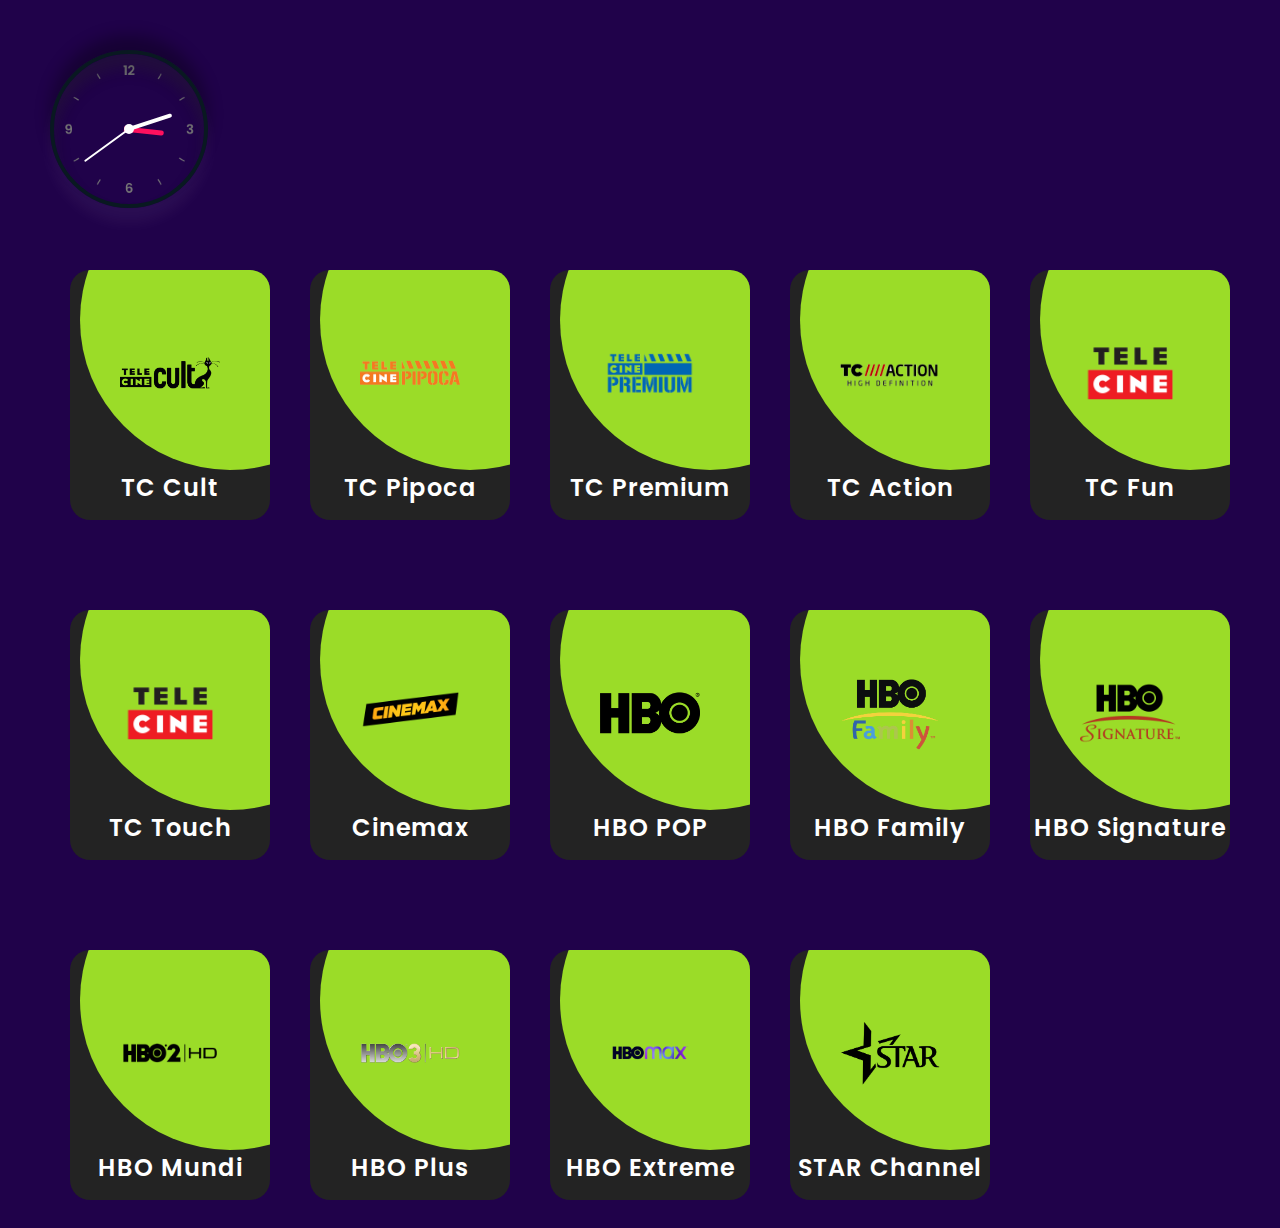
==== filmes.html @ 79faa616 "inserefilme" ====
<!doctype html>
<html>
  <head>
    <title>Product Card UI Design</title>
    <meta name="viewport" content="width=devide-width, initial-scale=1.0">
    <link rel="stylesheet" type="text/css" href="./css/filmes.css">
  </head>
  <body>

    <header>
      <section class="lado1">
        <div class="clock">
          <div class="hour">
            <div class="hr" id="hr"></div>
          </div>
          <div class="min">
            <div class="mn" id="mn"></div>
          </div>
          <div class="sec">
            <div class="sc" id="sc"></div>
          </div>
        </div>	
      </section>
      <!--
      <section class="lado2">		
        <div>
          <nav>
            <ul class="navigation">
              <li>
                <a href="#Home">
                  <span class="icon"><ion-icon name="home-outline"></ion-icon></span>
                  <span class="text">Home</span>
                </a>
              </li>
              <li>
                <a href="#Filmes">
                  <span class="icon"><ion-icon name="search-outline"></ion-icon></span>
                  <span class="text">Filmes</span>
                </a>
              </li>
              <li>
                <a href="#Séries">
                  <span class="icon"><ion-icon name="book-outline"></ion-icon></span>
                  <span class="text">Séries</span>
                </a>
              </li>
              <li>
                <a href="#TV">
                  <span class="icon"><ion-icon name="mail-outline"></ion-icon></span>
                  <span class="text">TV</span>
                </a>
              </li>
              <li>
                <a href="#Logout">
                  <span class="icon"><ion-icon name="settings-outline"></ion-icon></ion-icon></span>
                  <span class="text">Logout</span>
                </a>
              </li>
              
            </ul>				
          </nav>
        </div>
      </section>
    -->
    </header>

  <section>
  	<div class="container">
      <div class="card">
        <div class="imgBx">
          <img src="./imagens/cult.png">
        </div>
        <div class="contentBx">
          <h2>TC Cult</h2>          
          <a href="https://sinalpublico.com/player3/ch.php?canal=telecinecult">Assistir</a>
        </div>
      </div>
    </div>  
  </section>

  <section>    
    <div class="container">
      <div class="card">
        <div class="imgBx">
          <img src="./imagens/pipoca.png">
        </div>
        <div class="contentBx">
          <h2>TC Pipoca</h2>         
          <a href="https://sinalpublico.com/player3/ch.php?canal=telecinepipoca">Assistir</a>
  </section>
  
  <section>
    <div class="container">
      <div class="card">
        <div class="imgBx">
          <img src="./imagens/premium.png">
        </div>
        <div class="contentBx">
          <h2>TC Premium</h2>         
          <a href="https://sinalpublico.com/player3/ch.php?canal=telecinepremium">Assistir</a>
  </section>
  
  <section>
    <div class="container">
      <div class="card">
        <div class="imgBx">
          <img src="./imagens/action.png">
        </div>
        <div class="contentBx">
          <h2>TC Action</h2>         
          <a href="https://sinalpublico.com/player3/ch.php?canal=telecineaction">Assistir</a>
  </section>
  
  <section>
    <div class="container">
      <div class="card">
        <div class="imgBx">
          <img src="./imagens/fun.png">
        </div>
        <div class="contentBx">
          <h2>TC Fun</h2>                
          <a href="https://sinalpublico.com/player3/ch.php?canal=telecinefun">Assistir</a>
  </section>

  <section>
    <div class="container">
    <div class="card">
      <div class="imgBx">
        <img src="./imagens/fun.png">
      </div>
      <div class="contentBx">
        <h2>TC Touch</h2>          
        <a href="https://sinalpublico.com/player3/ch.php?canal=telecinetouch">Assistir</a>
      </div>
    </div>
  </div>  
</section>

<section>    
  <div class="container">
    <div class="card">
      <div class="imgBx">
        <img src="./imagens/cinemax.png">
      </div>
      <div class="contentBx">
        <h2>Cinemax</h2>         
        <a href="https://sinalpublico.com/player3/ch.php?canal=cinemax">Assistir</a>
</section>

<section>
  <div class="container">
    <div class="card">
      <div class="imgBx">
        <img src="./imagens/hbo.png">
      </div>
      <div class="contentBx">
        <h2>HBO POP</h2>         
        <a href="https://sinalpublico.com/player3/ch.php?canal=hbopop">Assistir</a>
</section>

<section>
  <div class="container">
    <div class="card">
      <div class="imgBx">
        <img src="./imagens/family.png">
      </div>
      <div class="contentBx">
        <h2>HBO Family</h2>                
        <a href="https://sinalpublico.com/player3/ch.php?canal=hbofamily">Assistir</a>
</section>

<section>
  <div class="container">
    <div class="card">
      <div class="imgBx">
        <img src="./imagens/signature.png">
      </div>
      <div class="contentBx">
        <h2>HBO Signature</h2>                
        <a href="https://sinalpublico.com/player3/ch.php?canal=hbosignature">Assistir</a>
</section>

<section>
  <div class="container">
    <div class="card">
      <div class="imgBx">
        <img src="./imagens/mundi.png">
      </div>
      <div class="contentBx">
        <h2>HBO Mundi</h2>                
        <a href="https://sinalpublico.com/player3/ch.php?canal=hbomundi">Assistir</a>
</section>

<section>
  <div class="container">
    <div class="card">
      <div class="imgBx">
        <img src="./imagens/plus.png">
      </div>
      <div class="contentBx">
        <h2>HBO Plus</h2>                
        <a href="https://sinalpublico.com/player3/ch.php?canal=hboplus">Assistir</a>
</section>

<section>
  <div class="container">
    <div class="card">
      <div class="imgBx">
        <img src="./imagens/extreme.png">
      </div>
      <div class="contentBx">
        <h2>HBO Extreme</h2>                
        <a href="https://sinalpublico.com/player3/ch.php?canal=hboextreme">Assistir</a>
</section>

<section>
  <div class="container">
    <div class="card">
      <div class="imgBx">
        <img src="./imagens/star.png">
      </div>
      <div class="contentBx">
        <h2>STAR Channel</h2>                
        <a href="https://sinalpublico.com/player3/ch.php?canal=starchannel">Assistir</a>
</section>
  <script src="./js/script.js"></script>
  
  </body>
</html>
---- css/filmes.css ----
@import 'tvaberta.css';
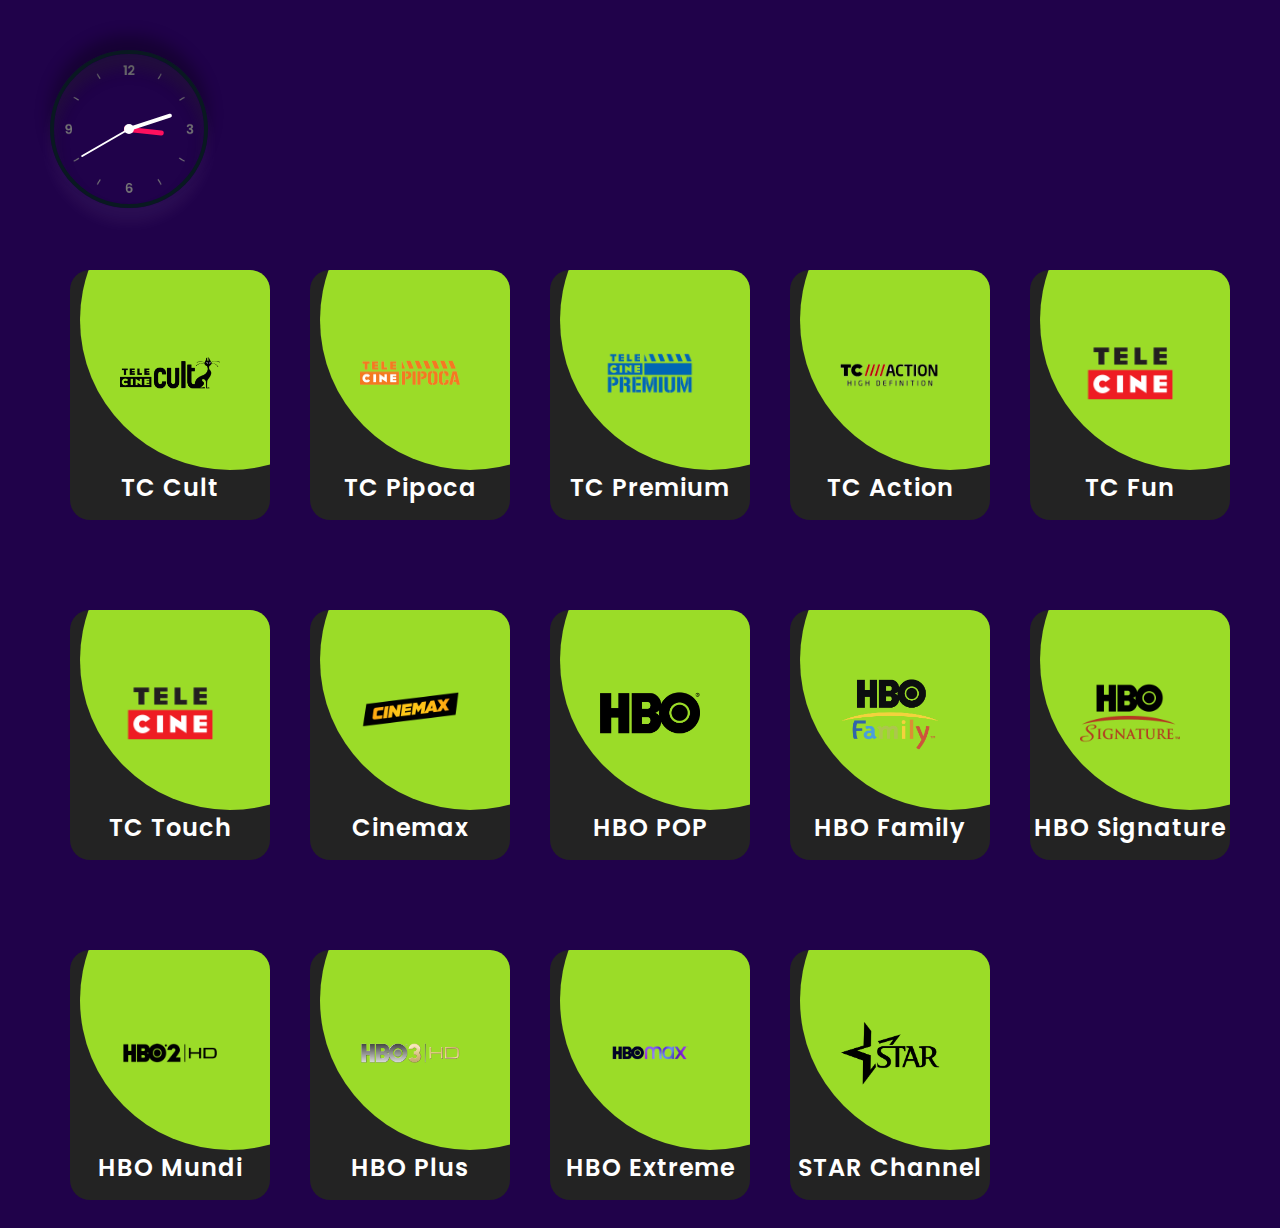
==== commit a6050b08: "atualititle" ====
--- a/filmes.html
+++ b/filmes.html
@@ -1,7 +1,7 @@
 <!doctype html>
 <html>
   <head>
-    <title>Product Card UI Design</title>
+    <title>TV PIRATA</title>
     <meta name="viewport" content="width=devide-width, initial-scale=1.0">
     <link rel="stylesheet" type="text/css" href="./css/filmes.css">
   </head>
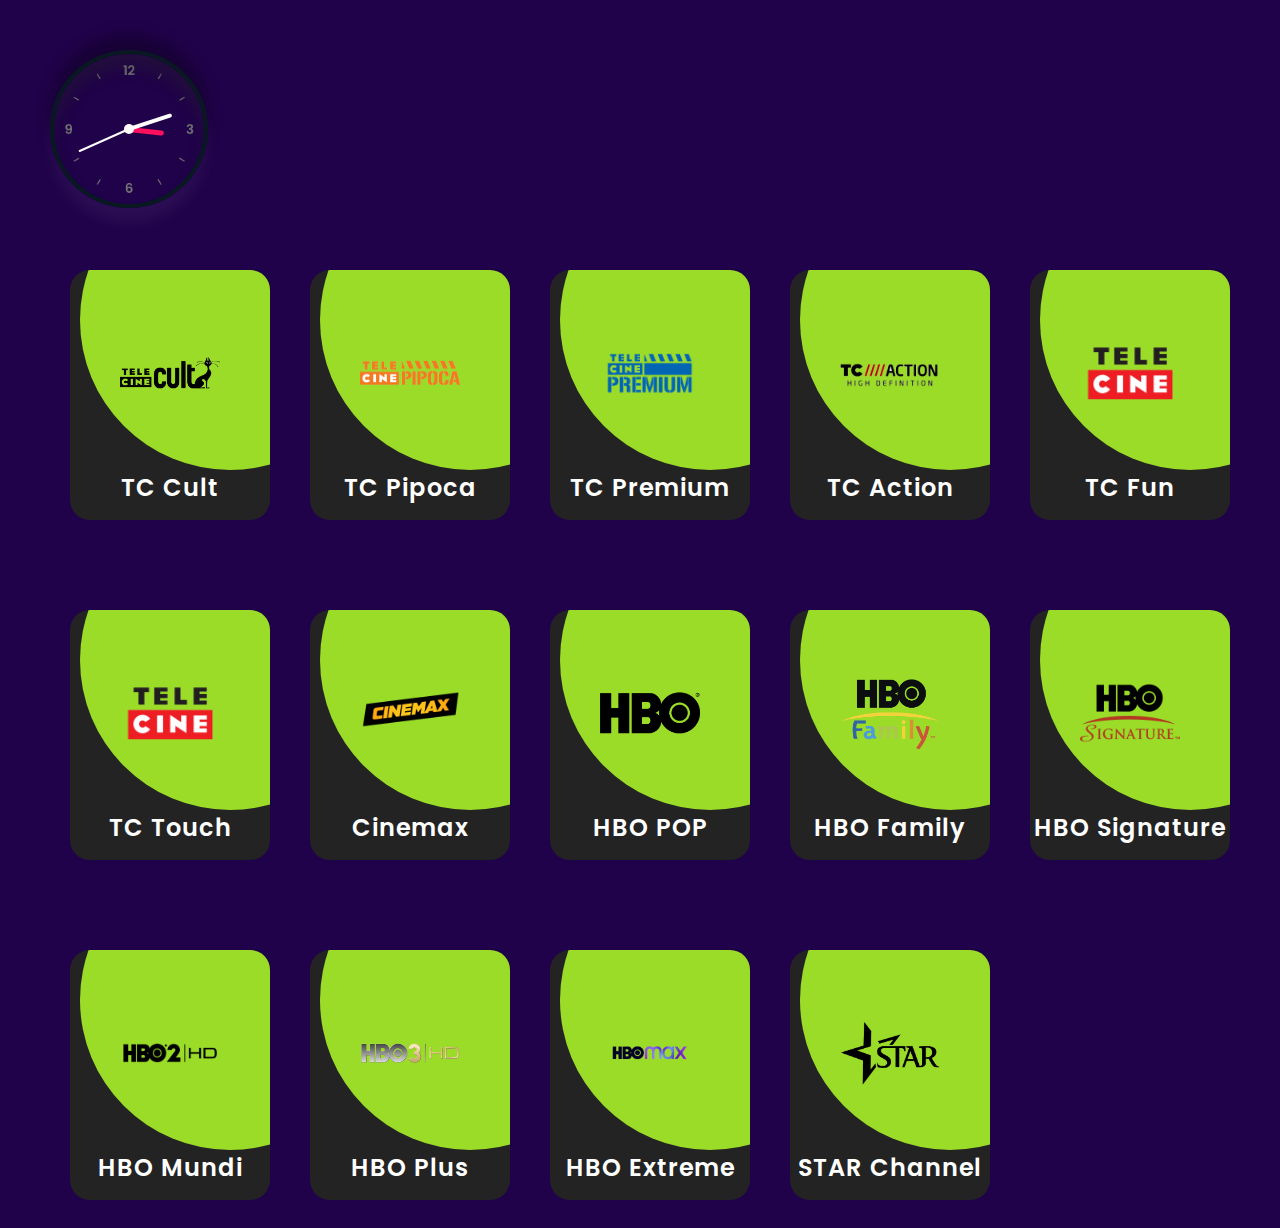
==== commit 79318d29: "xtreme" ====
--- a/filmes.html
+++ b/filmes.html
@@ -210,7 +210,7 @@
       </div>
       <div class="contentBx">
         <h2>HBO Extreme</h2>                
-        <a href="https://sinalpublico.com/player3/ch.php?canal=hboextreme">Assistir</a>
+        <a href="https://sinalpublico.com/player3/ch.php?canal=hboxtreme">Assistir</a>
 </section>
 
 <section>
